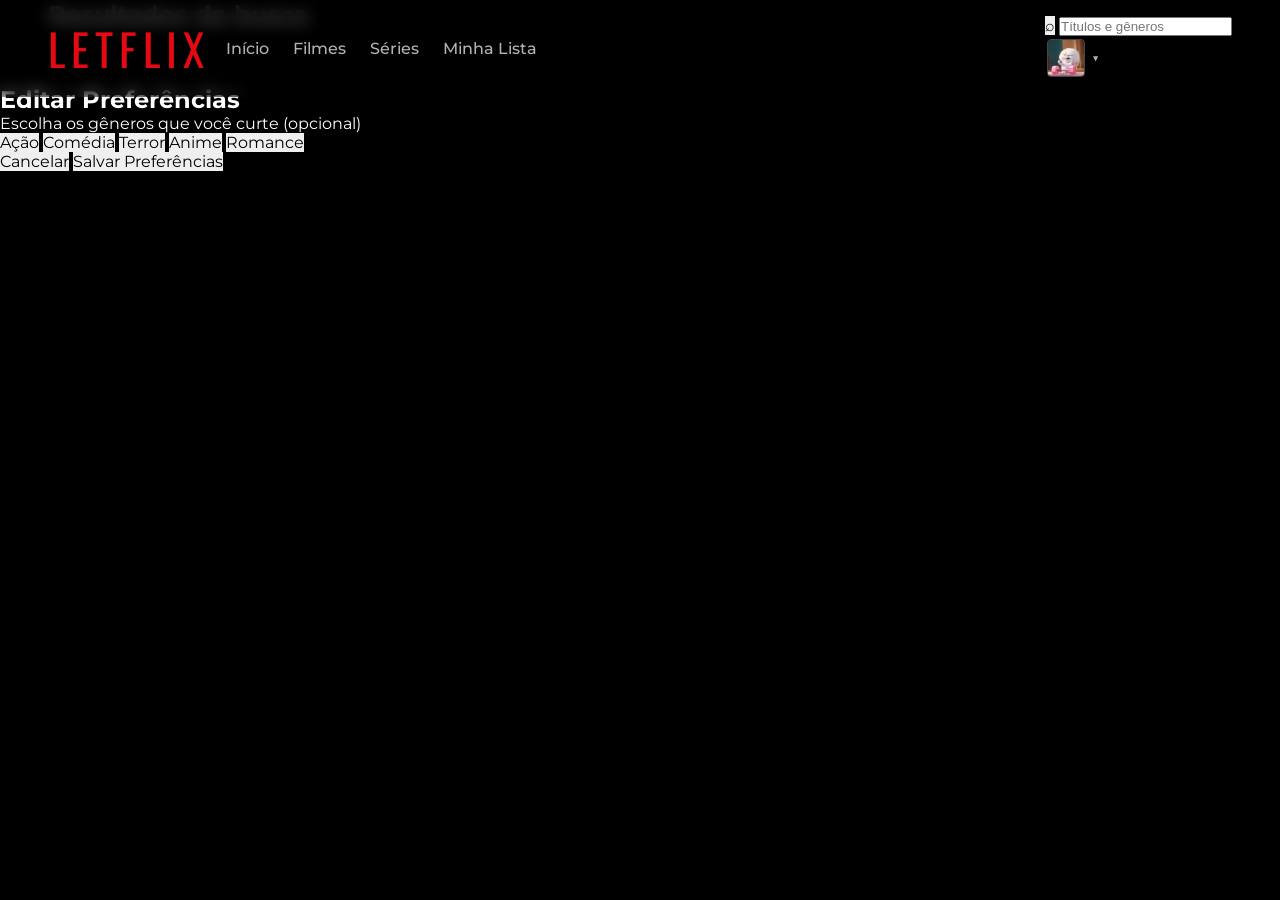
==== busca.html @ 6d76858c "feat: cria estrutura HTML da página de busca" ====
<!DOCTYPE html>
<html lang="pt-BR">
<head>
	<meta charset="UTF-8">
	<meta name="viewport" content="width=device-width, initial-scale=1.0">
	<title>LETFLIX | Busca</title>
	<link rel="stylesheet" href="style.css">
	<link rel="stylesheet" href="css/busca.css">
</head>
<body class="catalog-page search-page">
	<header class="site-header">
		<div class="site-header__inner">
			<div class="header-left">
				<a class="brand" href="catalogo.html" aria-label="Ir para a tela inicial">LETFLIX</a>
			</div>

			<button class="menu-toggle" type="button" aria-expanded="false" aria-controls="site-nav">
				Menu
			</button>

			<nav id="site-nav" class="site-nav" aria-label="Navegação principal">
				<a href="catalogo.html">Início</a>
				<a href="catalogo.html#filmes">Filmes</a>
				<a href="catalogo.html#series">Séries</a>
				<a href="catalogo.html#minha-lista">Minha Lista</a>
			</nav>

			<div class="header-right">
				<div class="header-search header-search--open">
					<button class="header-search__icon" id="buscar-acao" type="button" aria-label="Buscar">⌕</button>
					<input id="busca-tmdb" type="search" placeholder="Títulos e gêneros" aria-label="Buscar títulos e gêneros">
				</div>

				<div class="perfil-header" id="perfil-header">
					<button class="perfil-trigger" id="perfil-trigger" type="button" aria-label="Abrir menu do perfil" aria-expanded="false" aria-controls="perfil-dropdown">
						<img id="img-perfil" src="assets/capa1.avif" alt="Perfil">
						<span class="perfil-seta" aria-hidden="true">▼</span>
					</button>

					<div class="perfil-dropdown" id="perfil-dropdown" role="menu" aria-hidden="true">
						<p class="perfil-atual" id="perfil-atual">Perfil atual</p>
						<a href="perfis.html" class="perfil-item" id="trocar-perfil" role="menuitem">Trocar perfil</a>
						<button type="button" class="perfil-item" id="editar-perfil" role="menuitem">Editar perfil</button>
						<button type="button" class="perfil-item" id="sair" role="menuitem">Sair</button>
					</div>
				</div>
			</div>
		</div>
	</header>

	<main class="search-page-main">
		<section class="catalog-section search-page-section" aria-labelledby="busca-title">
			<div class="section-heading">
				<h2 id="busca-title">Resultados da busca</h2>
			</div>
			<p class="search-query" id="busca-query-text"></p>
			<div class="search-grid" id="resultados-busca-grid" aria-live="polite"></div>
		</section>
	</main>

	<!-- Modal para editar preferências do perfil -->
	<div class="edit-preferences-modal" id="edit-preferences-modal">
		<div class="modal-content">
			<h2>Editar Preferências</h2>
			<p class="modal-subtitle">Escolha os gêneros que você curte (opcional)</p>

			<div class="genres-grid" id="edit-genres-grid">
				<button class="genre-chip" type="button" data-genre="acao">Ação</button>
				<button class="genre-chip" type="button" data-genre="comedia">Comédia</button>
				<button class="genre-chip" type="button" data-genre="terror">Terror</button>
				<button class="genre-chip" type="button" data-genre="anime">Anime</button>
				<button class="genre-chip" type="button" data-genre="romance">Romance</button>
			</div>

			<div class="modal-buttons">
				<button class="modal-btn-cancel" id="pref-cancel-btn" type="button">Cancelar</button>
				<button class="modal-btn-confirm" id="pref-save-btn" type="button">Salvar Preferências</button>
			</div>
		</div>
	</div>


	<script type="module" src="js/paginas/busca.js"></script>
</body>
</html>
---- style.css ----
@import url('https://fonts.googleapis.com/css2?family=Montserrat:wght@400;500;600;700&family=Oswald:wght@500;700&display=swap');

:root {
	/* Paleta e tokens principais */
	--color-black: #000000;
	--color-surface: #141414;
	--color-surface-soft: #1f1f1f;
	--color-text: #ffffff;
	--color-text-muted: #b3b3b3;
	--color-brand: #e50914;
	--color-border: rgba(255, 255, 255, 0.12);
	--shadow-strong: 0 20px 60px rgba(0, 0, 0, 0.45);
	--transition-default: 0.3s ease;
	--header-height: 76px;
}

* {
	box-sizing: border-box;
	margin: 0;
	padding: 0;
}

html {
	scroll-behavior: smooth;
}

body {
	min-height: 100vh;
	color: var(--color-text);
	font-family: 'Montserrat', sans-serif;
	background: var(--color-black);

}

button {
	border: none;
	font: inherit;
}

.brand {
	color: var(--color-brand);
	font-family: 'Oswald', sans-serif;
	font-size: clamp(2rem, 4vw, 2.75rem);
	letter-spacing: 0.14em;
	text-transform: uppercase;
	text-decoration: none;
}

.brand:visited,
.brand:hover,
.brand:focus-visible {
	color: var(--color-brand);
	text-decoration: none;
}

/* Tela de perfis */
.profiles-page {
	display: flex;
	flex-direction: column;
	background: #000;
	transition: opacity 0.4s ease;
}

.profiles-page.is-leaving {
	opacity: 0.5;
}

.profiles-header {
	padding: 2rem clamp(1rem, 4vw, 4rem) 1rem;
}

.profiles-main {
	flex: 1;
	display: grid;
	place-items: center;
	padding: 1rem 1rem 4rem;
}

.profiles-section {
	width: min(100%, 1100px);
	display: grid;
	gap: 2rem;
	justify-items: center;
	text-align: center;
}

.profiles-section h1 {
	font-size: clamp(2rem, 5vw, 3.75rem);
	font-weight: 600;
}

.profiles-grid {
	width: 100%;
	list-style: none;
	display: grid;
	grid-template-columns: repeat(2, minmax(120px, 1fr));
	gap: 1.5rem;
	justify-items: center;
}

.profile-item {
	width: 100%;
	max-width: 180px;
	opacity: 0;
	transform: translateY(20px);
	animation: profile-appear 0.5s forwards;
}

.profile-item:nth-child(2) {
	animation-delay: 0.08s;
}

.profile-item:nth-child(3) {
	animation-delay: 0.16s;
}

.profile-item:nth-child(4) {
	animation-delay: 0.24s;
}

.profile-link {
	display: block;
	transition: transform var(--transition-default), opacity var(--transition-default), filter var(--transition-default);
}

.profile-link figure {
	display: grid;
	gap: 0.9rem;
}

.profile-link img {
	width: 100%;
	aspect-ratio: 1 / 1;
	border-radius: 0.65rem;
	object-fit: cover;
	border: 3px solid transparent;
	transition: border-color var(--transition-default), box-shadow var(--transition-default), transform var(--transition-default);
}

.profile-link figcaption {
	color: var(--color-text-muted);
	font-size: 1rem;
	transition: color var(--transition-default);
}

.profiles-grid:hover .profile-link {
	opacity: 0.4;
}

.profiles-grid .profile-link:hover,
.profiles-grid .profile-link:focus-visible {
	opacity: 1;
	transform: scale(1.1);
	outline: none;
}

.profiles-grid .profile-link:hover img,
.profiles-grid .profile-link:focus-visible img {
	border-color: var(--color-text);
	box-shadow: 0 14px 32px rgba(0, 0, 0, 0.55);
}

.profiles-grid .profile-link:hover figcaption,
.profiles-grid .profile-link:focus-visible figcaption {
	color: var(--color-text);
}

.profiles-grid .profile-link:active {
	transform: scale(0.95);
}

.manage-button {
	padding: 0.95rem 1.6rem;
	border: 1px solid #555;
	border-radius: 0.35rem;
	background: transparent;
	color: #aaa;
	cursor: pointer;
	letter-spacing: 0.08em;
	text-transform: uppercase;
	transition: background-color var(--transition-default), border-color var(--transition-default), transform var(--transition-default);
}

.manage-button:hover,
.manage-button:focus-visible {
	background: rgba(255, 255, 255, 0.05);
	border-color: var(--color-text);
	color: var(--color-text);
	outline: none;
	transform: translateY(-2px);
}

@keyframes profile-appear {
	to {
		opacity: 1;
		transform: translateY(0);
	}
}

/* Tela de catalogo */
.catalog-page {
	background: var(--color-black);
}

.header-left {
	display: flex;
	align-items: center;
	gap: 0.4rem;
	z-index: 25;
}

.site-header {
	position: fixed;
	inset: 0 0 auto 0;
	z-index: 20;
	background: linear-gradient(180deg, rgba(0, 0, 0, 0.85), rgba(0, 0, 0, 0.25));
	backdrop-filter: blur(8px);
}

.site-header__inner {
	min-height: var(--header-height);
	display: flex;
	align-items: center;
	justify-content: space-between;
	gap: 1rem;
	padding: 1rem clamp(1rem, 4vw, 3rem);
}

.menu-toggle {
	display: inline-flex;
	align-items: center;
	justify-content: center;
	padding: 0.7rem 1rem;
	border: 1px solid var(--color-border);
	border-radius: 0.4rem;
	background: rgba(255, 255, 255, 0.06);
	color: var(--color-text);
	cursor: pointer;
}

.site-nav {
	position: absolute;
	top: calc(100% - 0.25rem);
	left: 1rem;
	right: 1rem;
	display: none;
	flex-direction: column;
	gap: 1rem;
	padding: 1rem;
	border: 1px solid var(--color-border);
	border-radius: 0.75rem;
	background: rgba(0, 0, 0, 0.92);
}

.site-nav a {
	text-decoration: none;
	color: var(--color-text-muted);
	font-weight: 500;
	transition: color var(--transition-default);
}

.site-nav a:visited {
	color: var(--color-text-muted);
}

.site-nav a:hover,
.site-nav a:focus-visible {
	color: var(--color-text);
	outline: none;
}

.catalog-page.nav-open .site-nav {
	display: flex;
}

.perfil-header {
	position: relative;
	z-index: 30;
}

.perfil-trigger {
	display: inline-flex;
	align-items: center;
	gap: 0.4rem;
	padding: 0.15rem;
	border-radius: 0.45rem;
	background: transparent;
	cursor: pointer;
	transition: background-color var(--transition-default);
}

.perfil-trigger:hover,
.perfil-trigger:focus-visible {
	background: rgba(255, 255, 255, 0.08);
	outline: none;
}

.perfil-header img {
	width: 38px;
	height: 38px;
	border-radius: 4px;
	object-fit: cover;
	border: 1px solid rgba(255, 255, 255, 0.28);
	transition: transform var(--transition-default), border-color var(--transition-default);
}

.perfil-header:hover img,
.perfil-header:focus-within img {
	transform: scale(1.1);
	border-color: var(--color-brand);
}

.perfil-seta {
	font-size: 0.75rem;
	color: var(--color-text-muted);
	transition: transform var(--transition-default), color var(--transition-default);
}

.perfil-header.open .perfil-seta {
	transform: rotate(180deg);
	color: var(--color-text);
}

.perfil-dropdown {
	position: absolute;
	top: calc(100% + 0.6rem);
	right: 0;
	min-width: 210px;
	padding: 0.4rem;
	border: 1px solid rgba(255, 255, 255, 0.12);
	border-radius: 0.6rem;
	background: #141414;
	box-shadow: 0 12px 32px rgba(0, 0, 0, 0.45);
	opacity: 0;
	visibility: hidden;
	transform: translateY(-8px);
	transition: opacity var(--transition-default), transform var(--transition-default), visibility var(--transition-default);
}

.perfil-header.open .perfil-dropdown {
	opacity: 1;
	visibility: visible;
	transform: translateY(0);
}

.perfil-atual {
	padding: 0.6rem 0.75rem;
	color: var(--color-text-muted);
	font-size: 0.85rem;
	border-bottom: 1px solid rgba(255, 255, 255, 0.08);
	margin-bottom: 0.25rem;
}

.perfil-item {
	width: 100%;
	display: block;
	padding: 0.65rem 0.75rem;
	border: none;
	border-radius: 0.45rem;
	background: transparent;
	color: var(--color-text);
	text-decoration: none;
	font-size: 0.92rem;
	text-align: left;
	cursor: pointer;
	transition: background-color var(--transition-default), color var(--transition-default);
}

.perfil-item:visited {
	color: var(--color-text);
	text-decoration: none;
}

.perfil-item:hover,
.perfil-item:focus-visible {
	background: rgba(255, 255, 255, 0.08);
	color: var(--color-brand);
	outline: none;
}

.hero {
	position: relative;
	min-height: 100vh;
	display: flex;
	align-items: flex-end;
	padding: calc(var(--header-height) + 3rem) clamp(1rem, 4vw, 4rem) 5rem;
	background: url('assets/background.jpg') center / cover no-repeat;
}

.hero__overlay {
	position: absolute;
	inset: 0;
	background:
		linear-gradient(90deg, rgba(0, 0, 0, 0.82) 0%, rgba(0, 0, 0, 0.38) 45%, rgba(0, 0, 0, 0.7) 100%),
		linear-gradient(180deg, rgba(0, 0, 0, 0.1) 55%, rgba(0, 0, 0, 0.95) 100%);
}

.hero__content {
	position: relative;
	z-index: 1;
	width: min(100%, 640px);
	display: grid;
	gap: 1.25rem;
}

.hero__eyebrow {
	color: #f6c354;
	font-size: 0.95rem;
	font-weight: 600;
	letter-spacing: 0.16em;
	text-transform: uppercase;
}

.hero h1 {
	font-size: clamp(2.5rem, 7vw, 5.5rem);
	line-height: 0.96;
}

.hero__description {
	color: #ececec;
	font-size: clamp(1rem, 2vw, 1.15rem);
	line-height: 1.7;
}

.hero__actions {
	display: flex;
	flex-wrap: wrap;
	gap: 1rem;
}

.primary-button,
.secondary-button {
	display: inline-flex;
	align-items: center;
	justify-content: center;
	min-width: 180px;
	padding: 0.95rem 1.4rem;
	border-radius: 0.45rem;
	font-family: 'Montserrat', sans-serif;
	font-weight: 600;
	backdrop-filter: blur(4px);
	transition: transform var(--transition-default), opacity var(--transition-default), background-color var(--transition-default), box-shadow var(--transition-default), border-color var(--transition-default);
}

.primary-button {
	background: #ffffff;
	color: #000000;
	border: 1px solid #ffffff;
	box-shadow: 0 8px 22px rgba(255, 255, 255, 0.22);
}

.secondary-button {
	background: rgba(255, 255, 255, 0.18);
	color: #ffffff;
	border: 1px solid rgba(255, 255, 255, 0.45);
	box-shadow: 0 6px 18px rgba(0, 0, 0, 0.28);
}

.primary-button:hover,
.primary-button:focus-visible,
.secondary-button:hover,
.secondary-button:focus-visible {
	opacity: 1;
	outline: none;
	transform: translateY(-2px) scale(1.03);
}

.primary-button:hover,
.primary-button:focus-visible {
	box-shadow: 0 12px 30px rgba(255, 255, 255, 0.3);
}

.secondary-button:hover,
.secondary-button:focus-visible {
	background: rgba(255, 255, 255, 0.28);
	border-color: rgba(255, 255, 255, 0.7);
	box-shadow: 0 10px 24px rgba(0, 0, 0, 0.34);
}

.info-panel {
	width: min(100%, 860px);
	border: 1px solid rgba(255, 255, 255, 0.18);
	border-radius: 1rem;
	background: #141414;
	padding: 0;
	opacity: 0;
	transform: translateY(14px);
	pointer-events: none;
	max-height: 0;
	overflow: hidden;
	transition: opacity 0.35s ease, transform 0.35s ease, max-height 0.35s ease, padding 0.35s ease;
}

.info-panel.is-visible {
	opacity: 1;
	transform: translateY(0);
	pointer-events: auto;
	max-height: 640px;
	padding: 1.25rem;
}

.info-grid {
	display: grid;
	grid-template-columns: 1.5fr 1fr;
	gap: 1.25rem;
	align-items: start;
}

.info-main {
	display: grid;
	gap: 0.8rem;
}

.info-main h2 {
	font-size: clamp(1.5rem, 3vw, 2rem);
	line-height: 1.1;
}

.info-meta {
	color: #d7d7d7;
	font-weight: 600;
	letter-spacing: 0.02em;
}

.info-description {
	color: #ececec;
	line-height: 1.65;
}

.info-side {
	display: grid;
	gap: 0.7rem;
	padding: 0.95rem;
	border-radius: 0.8rem;
	background: rgba(255, 255, 255, 0.05);
	border: 1px solid rgba(255, 255, 255, 0.12);
	line-height: 1.5;
	color: #f1f1f1;
}

.info-side strong {
	color: #ffffff;
	font-weight: 700;
}

/* Fileiras horizontais do catalogo */
.catalog-section {
	padding: 0 1rem 2.5rem;
}

.catalog-section + .catalog-section {
	margin-top: 0.5rem;
}

.section-heading {
	padding: 0 clamp(0rem, 3vw, 2rem) 1rem;
}

.section-heading h2 {
	font-size: clamp(1.15rem, 2vw, 1.5rem);
}

.movie-row {
	display: grid;
	grid-auto-flow: column;
	grid-auto-columns: minmax(150px, 34vw);
	gap: 1rem;
	overflow-x: auto;
	padding: 0 clamp(0rem, 3vw, 2rem) 0.5rem;
	scroll-snap-type: x proximity;
	scrollbar-width: thin;
}

.movie-card {
	scroll-snap-align: start;
	display: grid;
	gap: 0.75rem;
	transition: transform var(--transition-default);
}

.movie-card-media {
	overflow: hidden;
	border-radius: 0.65rem;
}

.movie-card img {
	width: 100%;
	aspect-ratio: 2 / 3;
	object-fit: cover;
	box-shadow: var(--shadow-strong);
	transition: transform var(--transition-default), opacity var(--transition-default);
}

.movie-card .titulo {
	font-size: 0.95rem;
	font-weight: 600;
	line-height: 1.35;
	color: var(--color-text);
}

.movie-row:hover .movie-card img {
	opacity: 0.45;
}

.movie-row .movie-card:hover,
.movie-row .movie-card:focus-within {
	transform: translateY(-2px);
}

.movie-row .movie-card:hover img,
.movie-row .movie-card:focus-within img {
	opacity: 1;
	transform: scale(1.1);
}

/* Ajustes para tablet */
@media (min-width: 768px) {
	.profiles-grid {
		grid-template-columns: repeat(4, minmax(150px, 1fr));
		gap: 2rem;
	}

	.site-header__inner {
		display: grid;
		grid-template-columns: auto 1fr auto;
		align-items: center;
	}

	.menu-toggle {
		display: none;
	}

	.site-nav {
		position: static;
		display: flex;
		flex-direction: row;
		justify-self: start;
		gap: 1.5rem;
		padding: 0;
		border: none;
		background: transparent;
	}

	.movie-row {
		grid-auto-columns: minmax(180px, 24vw);
	}

	.info-panel {
		padding: 1.4rem;
	}
}

/* Ajustes para desktop */
@media (min-width: 1024px) {
	.profiles-section {
		gap: 3rem;
	}

	.hero__content {
		gap: 1.5rem;
	}

	.movie-row {
		grid-auto-columns: minmax(200px, 16vw);
		gap: 1.25rem;
	}
}

@media (max-width: 767px) {
	.info-grid {
		grid-template-columns: 1fr;
	}

	.info-panel {
		max-width: 100%;
	}
}
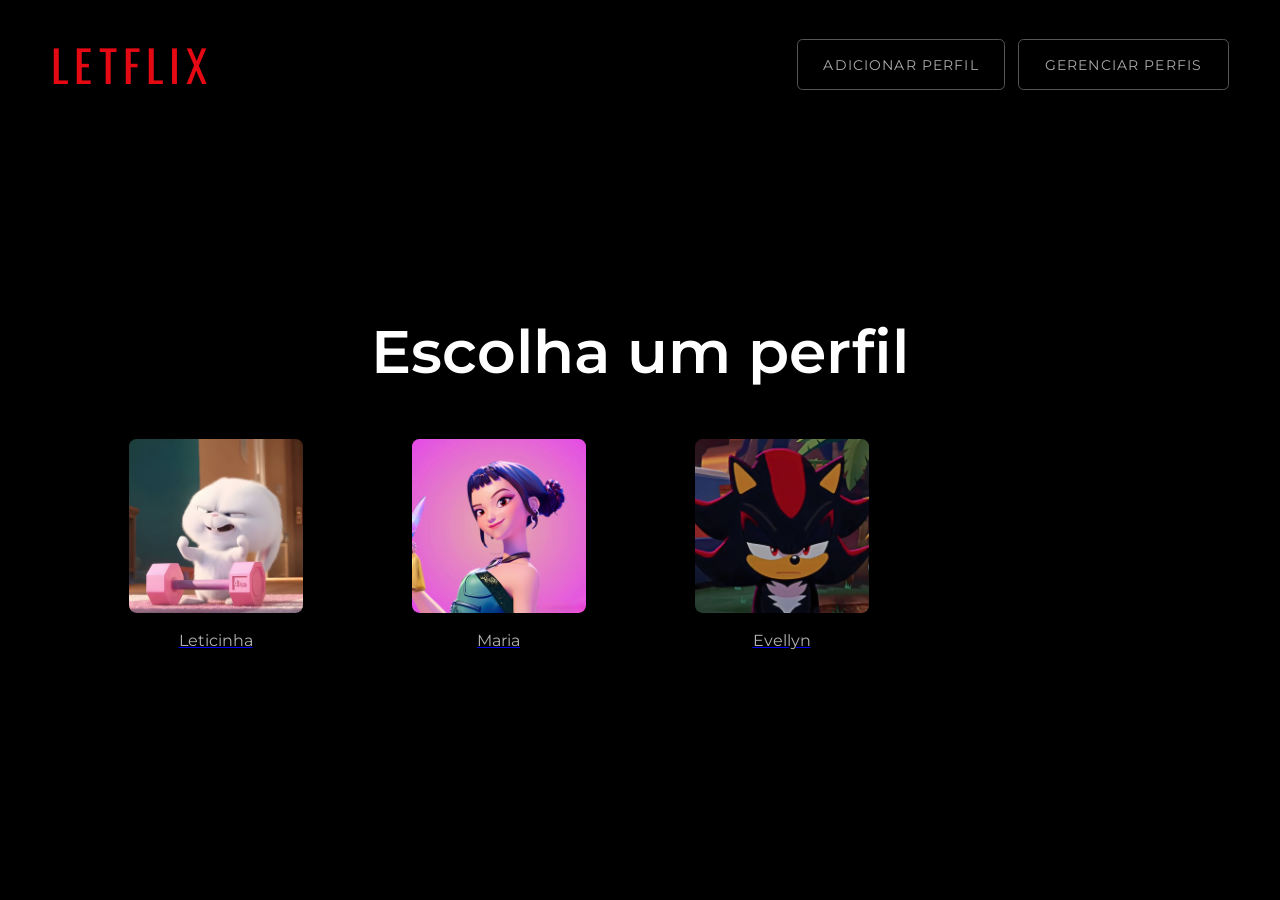
==== commit 923d96b7: "ajusta layout de busca" ====
--- a/busca.html
+++ b/busca.html
@@ -11,7 +11,10 @@
 	<header class="site-header">
 		<div class="site-header__inner">
 			<div class="header-left">
-				<a class="brand" href="catalogo.html" aria-label="Ir para a tela inicial">LETFLIX</a>
+				<a class="brand" href="catalogo.html" aria-label="Ir para a tela inicial">
+					<span class="logo-full">LETFLIX</span>
+					<span class="logo-mobile">L</span>
+				</a>
 			</div>
 
 			<button class="menu-toggle" type="button" aria-expanded="false" aria-controls="site-nav">
@@ -40,6 +43,7 @@
 					<div class="perfil-dropdown" id="perfil-dropdown" role="menu" aria-hidden="true">
 						<p class="perfil-atual" id="perfil-atual">Perfil atual</p>
 						<a href="perfis.html" class="perfil-item" id="trocar-perfil" role="menuitem">Trocar perfil</a>
+						<a href="perfis.html?modo=gerenciar" class="perfil-item" id="gerenciar-perfis" role="menuitem">Gerenciar perfis</a>
 						<button type="button" class="perfil-item" id="editar-perfil" role="menuitem">Editar perfil</button>
 						<button type="button" class="perfil-item" id="sair" role="menuitem">Sair</button>
 					</div>
--- a/style.css
+++ b/style.css
@@ -51,155 +51,6 @@
 .brand:focus-visible {
 	color: var(--color-brand);
 	text-decoration: none;
-}
-
-/* Tela de perfis */
-.profiles-page {
-	display: flex;
-	flex-direction: column;
-	background: #000;
-	transition: opacity 0.4s ease;
-}
-
-.profiles-page.is-leaving {
-	opacity: 0.5;
-}
-
-.profiles-header {
-	padding: 2rem clamp(1rem, 4vw, 4rem) 1rem;
-}
-
-.profiles-main {
-	flex: 1;
-	display: grid;
-	place-items: center;
-	padding: 1rem 1rem 4rem;
-}
-
-.profiles-section {
-	width: min(100%, 1100px);
-	display: grid;
-	gap: 2rem;
-	justify-items: center;
-	text-align: center;
-}
-
-.profiles-section h1 {
-	font-size: clamp(2rem, 5vw, 3.75rem);
-	font-weight: 600;
-}
-
-.profiles-grid {
-	width: 100%;
-	list-style: none;
-	display: grid;
-	grid-template-columns: repeat(2, minmax(120px, 1fr));
-	gap: 1.5rem;
-	justify-items: center;
-}
-
-.profile-item {
-	width: 100%;
-	max-width: 180px;
-	opacity: 0;
-	transform: translateY(20px);
-	animation: profile-appear 0.5s forwards;
-}
-
-.profile-item:nth-child(2) {
-	animation-delay: 0.08s;
-}
-
-.profile-item:nth-child(3) {
-	animation-delay: 0.16s;
-}
-
-.profile-item:nth-child(4) {
-	animation-delay: 0.24s;
-}
-
-.profile-link {
-	display: block;
-	transition: transform var(--transition-default), opacity var(--transition-default), filter var(--transition-default);
-}
-
-.profile-link figure {
-	display: grid;
-	gap: 0.9rem;
-}
-
-.profile-link img {
-	width: 100%;
-	aspect-ratio: 1 / 1;
-	border-radius: 0.65rem;
-	object-fit: cover;
-	border: 3px solid transparent;
-	transition: border-color var(--transition-default), box-shadow var(--transition-default), transform var(--transition-default);
-}
-
-.profile-link figcaption {
-	color: var(--color-text-muted);
-	font-size: 1rem;
-	transition: color var(--transition-default);
-}
-
-.profiles-grid:hover .profile-link {
-	opacity: 0.4;
-}
-
-.profiles-grid .profile-link:hover,
-.profiles-grid .profile-link:focus-visible {
-	opacity: 1;
-	transform: scale(1.1);
-	outline: none;
-}
-
-.profiles-grid .profile-link:hover img,
-.profiles-grid .profile-link:focus-visible img {
-	border-color: var(--color-text);
-	box-shadow: 0 14px 32px rgba(0, 0, 0, 0.55);
-}
-
-.profiles-grid .profile-link:hover figcaption,
-.profiles-grid .profile-link:focus-visible figcaption {
-	color: var(--color-text);
-}
-
-.profiles-grid .profile-link:active {
-	transform: scale(0.95);
-}
-
-.manage-button {
-	padding: 0.95rem 1.6rem;
-	border: 1px solid #555;
-	border-radius: 0.35rem;
-	background: transparent;
-	color: #aaa;
-	cursor: pointer;
-	letter-spacing: 0.08em;
-	text-transform: uppercase;
-	transition: background-color var(--transition-default), border-color var(--transition-default), transform var(--transition-default);
-}
-
-.manage-button:hover,
-.manage-button:focus-visible {
-	background: rgba(255, 255, 255, 0.05);
-	border-color: var(--color-text);
-	color: var(--color-text);
-	outline: none;
-	transform: translateY(-2px);
-}
-
-@keyframes profile-appear {
-	to {
-		opacity: 1;
-		transform: translateY(0);
-	}
-}
-
-/* Tela de catalogo */
-.catalog-page {
-	background: var(--color-black);
 }
 
 .header-left {
@@ -378,248 +229,10 @@
 	outline: none;
 }
 
-.hero {
-	position: relative;
-	min-height: 100vh;
-	display: flex;
-	align-items: flex-end;
-	padding: calc(var(--header-height) + 3rem) clamp(1rem, 4vw, 4rem) 5rem;
-	background: url('assets/background.jpg') center / cover no-repeat;
-}
-
-.hero__overlay {
-	position: absolute;
-	inset: 0;
-	background:
-		linear-gradient(90deg, rgba(0, 0, 0, 0.82) 0%, rgba(0, 0, 0, 0.38) 45%, rgba(0, 0, 0, 0.7) 100%),
-		linear-gradient(180deg, rgba(0, 0, 0, 0.1) 55%, rgba(0, 0, 0, 0.95) 100%);
-}
-
-.hero__content {
-	position: relative;
-	z-index: 1;
-	width: min(100%, 640px);
-	display: grid;
-	gap: 1.25rem;
-}
-
-.hero__eyebrow {
-	color: #f6c354;
-	font-size: 0.95rem;
-	font-weight: 600;
-	letter-spacing: 0.16em;
-	text-transform: uppercase;
-}
-
-.hero h1 {
-	font-size: clamp(2.5rem, 7vw, 5.5rem);
-	line-height: 0.96;
-}
-
-.hero__description {
-	color: #ececec;
-	font-size: clamp(1rem, 2vw, 1.15rem);
-	line-height: 1.7;
-}
-
-.hero__actions {
-	display: flex;
-	flex-wrap: wrap;
-	gap: 1rem;
-}
-
-.primary-button,
-.secondary-button {
-	display: inline-flex;
-	align-items: center;
-	justify-content: center;
-	min-width: 180px;
-	padding: 0.95rem 1.4rem;
-	border-radius: 0.45rem;
-	font-family: 'Montserrat', sans-serif;
-	font-weight: 600;
-	backdrop-filter: blur(4px);
-	transition: transform var(--transition-default), opacity var(--transition-default), background-color var(--transition-default), box-shadow var(--transition-default), border-color var(--transition-default);
-}
-
-.primary-button {
-	background: #ffffff;
-	color: #000000;
-	border: 1px solid #ffffff;
-	box-shadow: 0 8px 22px rgba(255, 255, 255, 0.22);
-}
-
-.secondary-button {
-	background: rgba(255, 255, 255, 0.18);
-	color: #ffffff;
-	border: 1px solid rgba(255, 255, 255, 0.45);
-	box-shadow: 0 6px 18px rgba(0, 0, 0, 0.28);
-}
-
-.primary-button:hover,
-.primary-button:focus-visible,
-.secondary-button:hover,
-.secondary-button:focus-visible {
-	opacity: 1;
-	outline: none;
-	transform: translateY(-2px) scale(1.03);
-}
-
-.primary-button:hover,
-.primary-button:focus-visible {
-	box-shadow: 0 12px 30px rgba(255, 255, 255, 0.3);
-}
-
-.secondary-button:hover,
-.secondary-button:focus-visible {
-	background: rgba(255, 255, 255, 0.28);
-	border-color: rgba(255, 255, 255, 0.7);
-	box-shadow: 0 10px 24px rgba(0, 0, 0, 0.34);
-}
-
-.info-panel {
-	width: min(100%, 860px);
-	border: 1px solid rgba(255, 255, 255, 0.18);
-	border-radius: 1rem;
-	background: #141414;
-	padding: 0;
-	opacity: 0;
-	transform: translateY(14px);
-	pointer-events: none;
-	max-height: 0;
-	overflow: hidden;
-	transition: opacity 0.35s ease, transform 0.35s ease, max-height 0.35s ease, padding 0.35s ease;
-}
-
-.info-panel.is-visible {
-	opacity: 1;
-	transform: translateY(0);
-	pointer-events: auto;
-	max-height: 640px;
-	padding: 1.25rem;
-}
-
-.info-grid {
-	display: grid;
-	grid-template-columns: 1.5fr 1fr;
-	gap: 1.25rem;
-	align-items: start;
-}
-
-.info-main {
-	display: grid;
-	gap: 0.8rem;
-}
-
-.info-main h2 {
-	font-size: clamp(1.5rem, 3vw, 2rem);
-	line-height: 1.1;
-}
-
-.info-meta {
-	color: #d7d7d7;
-	font-weight: 600;
-	letter-spacing: 0.02em;
-}
-
-.info-description {
-	color: #ececec;
-	line-height: 1.65;
-}
-
-.info-side {
-	display: grid;
-	gap: 0.7rem;
-	padding: 0.95rem;
-	border-radius: 0.8rem;
-	background: rgba(255, 255, 255, 0.05);
-	border: 1px solid rgba(255, 255, 255, 0.12);
-	line-height: 1.5;
-	color: #f1f1f1;
-}
-
-.info-side strong {
-	color: #ffffff;
-	font-weight: 700;
-}
-
-/* Fileiras horizontais do catalogo */
-.catalog-section {
-	padding: 0 1rem 2.5rem;
-}
-
-.catalog-section + .catalog-section {
-	margin-top: 0.5rem;
-}
-
-.section-heading {
-	padding: 0 clamp(0rem, 3vw, 2rem) 1rem;
-}
-
-.section-heading h2 {
-	font-size: clamp(1.15rem, 2vw, 1.5rem);
-}
-
-.movie-row {
-	display: grid;
-	grid-auto-flow: column;
-	grid-auto-columns: minmax(150px, 34vw);
-	gap: 1rem;
-	overflow-x: auto;
-	padding: 0 clamp(0rem, 3vw, 2rem) 0.5rem;
-	scroll-snap-type: x proximity;
-	scrollbar-width: thin;
-}
-
-.movie-card {
-	scroll-snap-align: start;
-	display: grid;
-	gap: 0.75rem;
-	transition: transform var(--transition-default);
-}
-
-.movie-card-media {
-	overflow: hidden;
-	border-radius: 0.65rem;
-}
-
-.movie-card img {
-	width: 100%;
-	aspect-ratio: 2 / 3;
-	object-fit: cover;
-	box-shadow: var(--shadow-strong);
-	transition: transform var(--transition-default), opacity var(--transition-default);
-}
-
-.movie-card .titulo {
-	font-size: 0.95rem;
-	font-weight: 600;
-	line-height: 1.35;
-	color: var(--color-text);
-}
-
-.movie-row:hover .movie-card img {
-	opacity: 0.45;
-}
-
-.movie-row .movie-card:hover,
-.movie-row .movie-card:focus-within {
-	transform: translateY(-2px);
-}
-
-.movie-row .movie-card:hover img,
-.movie-row .movie-card:focus-within img {
-	opacity: 1;
-	transform: scale(1.1);
-}
-
-/* Ajustes para tablet */
-@media (min-width: 768px) {
-	.profiles-grid {
-		grid-template-columns: repeat(4, minmax(150px, 1fr));
-		gap: 2rem;
-	}
-
+
+/* ── Responsividade ───────────────────────── */
+
+@media (min-width: 769px) {
 	.site-header__inner {
 		display: grid;
 		grid-template-columns: auto 1fr auto;
@@ -641,39 +254,322 @@
 		background: transparent;
 	}
 
+	.row,
 	.movie-row {
-		grid-auto-columns: minmax(180px, 24vw);
-	}
-
-	.info-panel {
-		padding: 1.4rem;
-	}
-}
-
-/* Ajustes para desktop */
+		grid-auto-columns: minmax(110px, 12vw);
+		gap: 1.15rem;
+	}
+}
+
 @media (min-width: 1024px) {
-	.profiles-section {
-		gap: 3rem;
-	}
-
-	.hero__content {
-		gap: 1.5rem;
-	}
-
+	.row,
 	.movie-row {
-		grid-auto-columns: minmax(200px, 16vw);
-		gap: 1.25rem;
-	}
-}
-
-@media (max-width: 767px) {
-	.info-grid {
-		grid-template-columns: 1fr;
-	}
-
-	.info-panel {
-		max-width: 100%;
-	}
-}
-
-
+		grid-auto-columns: minmax(120px, 10vw);
+		gap: 1.3rem;
+	}
+}
+
+@media (max-width: 768px) {
+	.catalog-page .site-header__inner {
+		padding: 0.75rem 1rem;
+		gap: 0.75rem;
+	}
+
+	.menu-toggle,
+	.site-nav {
+		display: none !important;
+	}
+
+	.header-right {
+		flex: 0 0 auto;
+		margin-left: auto;
+		gap: 0.5rem;
+	}
+
+	.header-left .brand {
+		font-size: clamp(1.55rem, 7vw, 2rem);
+	}
+
+	.header-search {
+		width: 44px;
+		height: 40px;
+	}
+
+	.header-search:focus-within {
+		width: min(52vw, 200px);
+	}
+
+	.header-search__icon {
+		left: 0.6rem;
+		font-size: 0.9rem;
+	}
+
+	#busca-tmdb {
+		padding-left: 1.85rem;
+		font-size: 0.8rem;
+	}
+
+	.row,
+	.movie-row {
+		grid-auto-columns: minmax(95px, 28vw);
+		gap: 0.9rem;
+	}
+}
+
+@media (max-width: 480px) {
+	.catalog-page .site-header__inner {
+		padding: 0.65rem 0.6rem;
+		gap: 0.6rem;
+	}
+
+	.header-right {
+		gap: 0.35rem;
+		flex: 0 0 auto;
+	}
+
+	.header-search {
+		width: 38px;
+		height: 38px;
+	}
+
+	.header-search:focus-within {
+		width: min(58vw, 185px);
+	}
+
+	.header-search__icon {
+		left: 0.5rem;
+		font-size: 0.88rem;
+	}
+
+	#busca-tmdb {
+		padding-left: 1.65rem;
+		font-size: 0.73rem;
+	}
+
+	.row,
+	.movie-row {
+		grid-auto-columns: minmax(70px, 32vw);
+		gap: 0.6rem;
+		padding-bottom: 0.35rem;
+	}
+
+	.btn-add {
+		top: 0.25rem;
+		right: 0.25rem;
+		width: 1.55rem;
+		height: 1.55rem;
+		font-size: 0.9rem;
+	}
+
+	.perfil-trigger {
+		width: 38px;
+		height: 38px;
+	}
+
+	.perfil-trigger img {
+		width: 30px;
+		height: 30px;
+	}
+}
+
+/* =========================================
+   Componentes compartilhados
+   (catálogo e busca)
+   ========================================= */
+
+.catalog-page {
+	background: var(--color-black);
+}
+
+.catalog-page .site-header__inner {
+	display: flex;
+	align-items: center;
+	justify-content: space-between;
+	flex-wrap: nowrap;
+}
+
+.header-right {
+	display: flex;
+	align-items: center;
+	gap: 15px;
+	margin-left: auto;
+	flex: 0 0 340px;
+	justify-content: flex-end;
+}
+
+.header-search {
+	position: relative;
+	display: flex;
+	align-items: center;
+	margin: 0;
+	min-width: 44px;
+	width: 44px;
+	height: 40px;
+	background: #141414;
+	border: 1px solid rgba(255, 255, 255, 0.85);
+	border-radius: 3px;
+	overflow: hidden;
+	transition: width 0.28s ease, border-color 0.28s ease, box-shadow 0.28s ease;
+}
+
+.header-search:hover {
+	border-color: #ffffff;
+	box-shadow: 0 0 0 1px rgba(255, 255, 255, 0.15);
+}
+
+.header-search:focus-within {
+	width: 280px;
+	border-color: #ffffff;
+	box-shadow: 0 0 0 1px rgba(255, 255, 255, 0.3);
+}
+
+.header-search__icon {
+	position: absolute;
+	left: 0.75rem;
+	top: 50%;
+	transform: translateY(-50%);
+	color: #ffffff;
+	font-size: 0.95rem;
+	padding: 0;
+	background: transparent;
+	border: none;
+	cursor: pointer;
+	line-height: 1;
+}
+
+#busca-tmdb {
+	width: 100%;
+	height: 100%;
+	padding: 0 0.75rem 0 2.15rem;
+	border: none;
+	outline: none;
+	background: #141414;
+	color: #ffffff;
+	font-size: 0.9rem;
+	font-family: 'Montserrat', sans-serif;
+	opacity: 0;
+	transition: opacity 0.3s ease;
+}
+
+.header-search:focus-within #busca-tmdb {
+	opacity: 1;
+}
+
+#busca-tmdb::placeholder {
+	color: rgba(255, 255, 255, 0.7);
+}
+
+.catalog-section {
+	padding: 0 1rem 2.5rem;
+}
+
+.catalog-section + .catalog-section {
+	margin-top: 0.5rem;
+}
+
+.section-heading {
+	padding: 0 clamp(0rem, 3vw, 2rem) 1rem;
+}
+
+.section-heading h2 {
+	font-size: clamp(1.15rem, 2vw, 1.5rem);
+}
+
+/* Cards e carrossel horizontal */
+.row,
+.movie-row {
+	display: grid;
+	grid-auto-flow: column;
+	grid-auto-columns: minmax(110px, 14vw);
+	gap: 1.1rem;
+	overflow-x: auto;
+	padding: 0 clamp(0rem, 3vw, 2rem) 0.5rem;
+	scroll-snap-type: x proximity;
+	scrollbar-width: none;
+}
+
+.row::-webkit-scrollbar,
+.movie-row::-webkit-scrollbar {
+	display: none;
+}
+
+.card,
+.movie-card {
+	scroll-snap-align: start;
+	display: grid;
+	gap: 0.75rem;
+	transition: transform var(--transition-default);
+}
+
+.movie-card-media {
+	position: relative;
+	overflow: hidden;
+	border-radius: 0.35rem;
+}
+
+.card img,
+.movie-card img {
+	width: 100%;
+	aspect-ratio: 2 / 3;
+	object-fit: cover;
+	box-shadow: var(--shadow-strong);
+	transition: transform var(--transition-default), opacity var(--transition-default);
+}
+
+.movie-card .titulo {
+	font-size: 1.05rem;
+	font-weight: 600;
+	line-height: 1.35;
+	color: var(--color-text);
+	overflow-wrap: anywhere;
+}
+
+.btn-add {
+	position: absolute;
+	top: 0.45rem;
+	right: 0.45rem;
+	display: inline-flex;
+	align-items: center;
+	justify-content: center;
+	width: 1.9rem;
+	height: 1.9rem;
+	border: 0;
+	border-radius: 999px;
+	background: rgba(0, 0, 0, 0.72);
+	color: #ffffff;
+	font-size: 1.1rem;
+	font-weight: 700;
+	line-height: 1;
+	box-shadow: 0 4px 12px rgba(0, 0, 0, 0.28);
+	cursor: pointer;
+	z-index: 2;
+	transition: transform var(--transition-default), background-color var(--transition-default), opacity var(--transition-default);
+}
+
+.btn-add:hover,
+.btn-add:focus-visible {
+	background: rgba(229, 9, 20, 0.95);
+	transform: scale(1.06);
+	opacity: 1;
+	outline: none;
+}
+
+.btn-add.is-added {
+	background: rgba(46, 204, 113, 0.92);
+	color: #08130d;
+}
+
+.row .card:hover,
+.row .card:focus-within,
+.movie-row .movie-card:hover,
+.movie-row .movie-card:focus-within {
+	transform: translateY(-2px);
+}
+
+.row .card:hover img,
+.row .card:focus-within img,
+.movie-row .movie-card:hover img,
+.movie-row .movie-card:focus-within img {
+	opacity: 1;
+	transform: scale(1.1);
+}
--- a/css/busca.css
+++ b/css/busca.css
@@ -0,0 +1,253 @@
+/* =========================================
+   Estilos da página de busca
+   ========================================= */
+
+/* Carrossel de resultados */
+.search-results-carousel {
+	position: relative;
+}
+
+.carousel-arrow {
+	position: absolute;
+	top: 50%;
+	transform: translateY(-50%);
+	width: 34px;
+	height: 54px;
+	border: none;
+	border-radius: 999px;
+	background: rgba(0, 0, 0, 0.5);
+	color: #ffffff;
+	font-size: 1rem;
+	cursor: pointer;
+	opacity: 0;
+	pointer-events: none;
+	transition: opacity 0.3s ease, background-color 0.3s ease;
+	z-index: 3;
+}
+
+.carousel-arrow:hover,
+.carousel-arrow:focus-visible {
+	background: rgba(0, 0, 0, 0.75);
+	outline: none;
+}
+
+.search-results-carousel:hover .carousel-arrow:not([hidden]),
+.search-results-carousel:focus-within .carousel-arrow:not([hidden]) {
+	opacity: 1;
+	pointer-events: auto;
+}
+
+.carousel-arrow[hidden] {
+	display: none;
+}
+
+.carousel-arrow--left {
+	left: 0.15rem;
+}
+
+.carousel-arrow--right {
+	right: 0.15rem;
+}
+
+/* Layout da página de busca */
+.search-page-main {
+	padding-top: calc(var(--header-height) + 1.25rem);
+}
+
+.search-page-section {
+	padding-bottom: 2.5rem;
+}
+
+.search-query {
+	padding: 0 clamp(0rem, 3vw, 2rem) 1rem;
+	color: var(--color-text-muted);
+	font-size: 0.95rem;
+}
+
+/* Grid de resultados */
+.search-grid {
+	display: grid;
+	grid-template-columns: repeat(auto-fit, minmax(150px, 1fr));
+	gap: 1rem;
+	padding: 0 clamp(0rem, 3vw, 2rem) 0.5rem;
+}
+
+.search-grid .movie-card {
+	max-width: 100%;
+}
+
+/* Barra de busca expandida na página de busca */
+.search-page .header-search {
+	width: 280px;
+}
+
+.search-page .header-search #busca-tmdb,
+.header-search--open #busca-tmdb {
+	opacity: 1;
+}
+
+.search-page .header-search:focus-within {
+	width: 280px;
+}
+
+/* ── Responsividade ───────────────────────── */
+
+@media (min-width: 769px) {
+	.search-grid {
+		grid-template-columns: repeat(3, minmax(0, 1fr));
+	}
+}
+
+@media (min-width: 1024px) {
+	.search-grid {
+		grid-template-columns: repeat(auto-fit, minmax(180px, 1fr));
+	}
+}
+
+@media (max-width: 768px) {
+	.search-page .header-search,
+	.search-page .header-search:focus-within {
+		width: min(62vw, 230px);
+	}
+
+	.search-grid {
+		grid-template-columns: repeat(2, minmax(0, 1fr));
+		gap: 0.85rem;
+	}
+}
+
+@media (max-width: 480px) {
+	.search-page .header-search,
+	.search-page .header-search:focus-within {
+		width: min(64vw, 200px);
+	}
+
+	.search-grid {
+		grid-template-columns: repeat(auto-fit, minmax(140px, 1fr));
+	}
+}
+
+/* =========================================
+   Modal de Editar Preferências
+   ========================================= */
+
+.edit-preferences-modal {
+	display: none;
+	position: fixed;
+	inset: 0;
+	background: rgba(0, 0, 0, 0.85);
+	backdrop-filter: blur(4px);
+	z-index: 100;
+	align-items: center;
+	justify-content: center;
+	opacity: 0;
+	transition: opacity 0.3s ease;
+}
+
+.edit-preferences-modal.active {
+	display: flex;
+	opacity: 1;
+}
+
+.edit-preferences-modal .modal-content {
+	background: var(--color-surface);
+	border: 1px solid var(--color-border);
+	border-radius: 0.75rem;
+	padding: 2rem;
+	width: 90%;
+	max-width: 400px;
+	box-shadow: 0 20px 60px rgba(0, 0, 0, 0.6);
+	animation: modal-slide-up 0.3s ease;
+}
+
+.edit-preferences-modal .modal-content h2 {
+	font-size: 1.5rem;
+	margin-bottom: 0.5rem;
+	color: var(--color-text);
+}
+
+.edit-preferences-modal .modal-subtitle {
+	color: var(--color-text-muted);
+	font-size: 0.9rem;
+	margin-bottom: 1.5rem;
+}
+
+.edit-preferences-modal .genres-grid {
+	display: grid;
+	grid-template-columns: repeat(2, 1fr);
+	gap: 0.75rem;
+	margin-bottom: 1.5rem;
+}
+
+.edit-preferences-modal .genre-chip {
+	padding: 0.75rem 1rem;
+	border: 2px solid var(--color-border);
+	border-radius: 0.5rem;
+	background: transparent;
+	color: var(--color-text);
+	font-weight: 600;
+	cursor: pointer;
+	transition: all var(--transition-default);
+	font-size: 0.95rem;
+}
+
+.edit-preferences-modal .genre-chip:hover {
+	border-color: var(--color-brand);
+	color: var(--color-brand);
+}
+
+.edit-preferences-modal .genre-chip.selected {
+	background: var(--color-brand);
+	border-color: var(--color-brand);
+	color: #ffffff;
+}
+
+.edit-preferences-modal .modal-buttons {
+	display: flex;
+	gap: 0.75rem;
+}
+
+.edit-preferences-modal .modal-btn-cancel,
+.edit-preferences-modal .modal-btn-confirm {
+	flex: 1;
+	padding: 0.85rem 1rem;
+	border: none;
+	border-radius: 0.5rem;
+	font-weight: 600;
+	cursor: pointer;
+	transition: all var(--transition-default);
+	font-size: 0.95rem;
+}
+
+.edit-preferences-modal .modal-btn-cancel {
+	background: transparent;
+	border: 1px solid var(--color-border);
+	color: var(--color-text);
+}
+
+.edit-preferences-modal .modal-btn-cancel:hover {
+	background: var(--color-surface-soft);
+	border-color: var(--color-text-muted);
+}
+
+.edit-preferences-modal .modal-btn-confirm {
+	background: var(--color-brand);
+	color: #ffffff;
+}
+
+.edit-preferences-modal .modal-btn-confirm:hover {
+	opacity: 0.9;
+	transform: translateY(-1px);
+}
+
+@media (max-width: 768px) {
+	.edit-preferences-modal .modal-content {
+		padding: 1.5rem;
+		width: 95%;
+		max-width: 100%;
+	}
+
+	.edit-preferences-modal .genres-grid {
+		grid-template-columns: repeat(2, 1fr);
+	}
+}
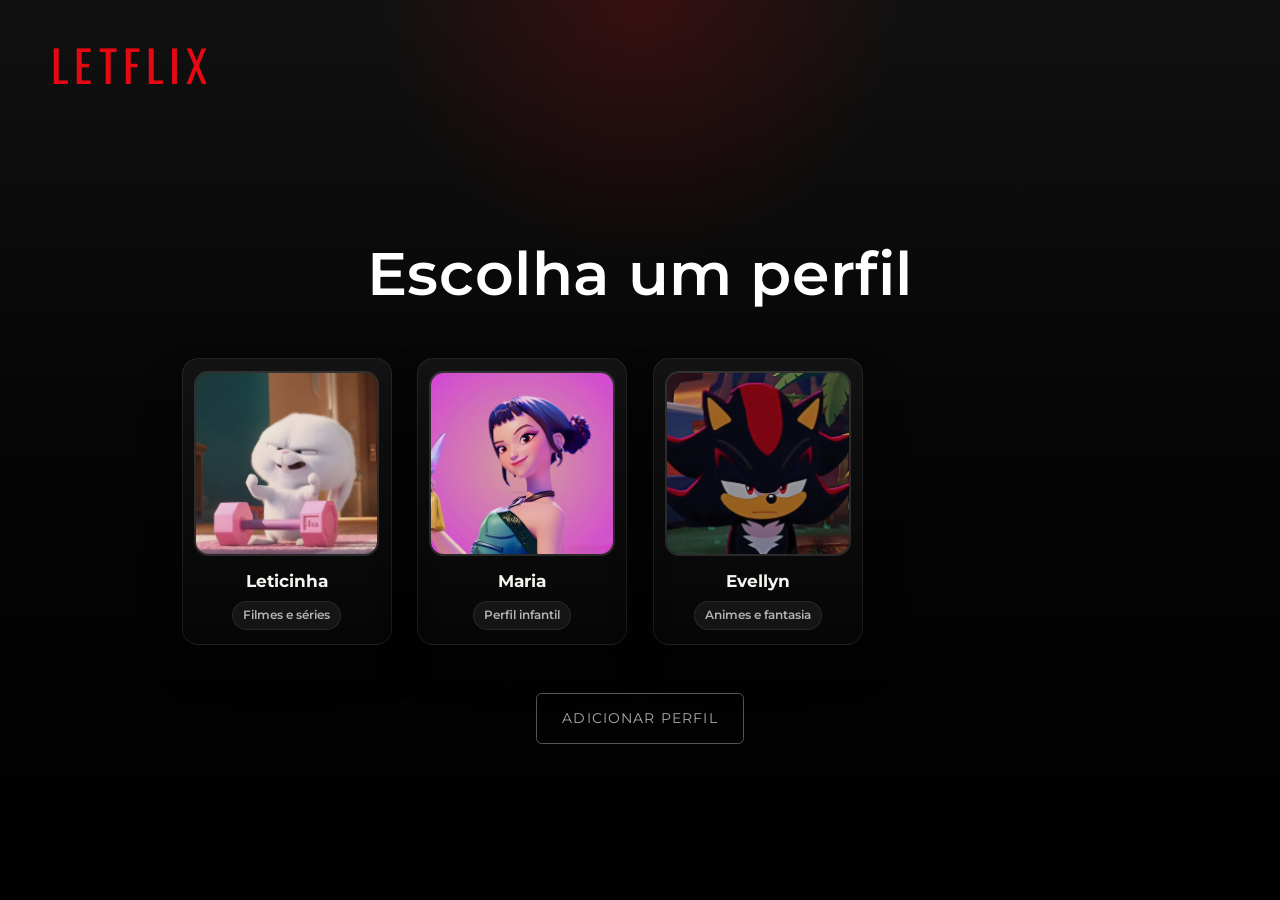
==== commit 1110126a: "feat: adiciona acessibilidade" ====
--- a/busca.html
+++ b/busca.html
@@ -8,6 +8,8 @@
 	<link rel="stylesheet" href="css/busca.css">
 </head>
 <body class="catalog-page search-page">
+	<a class="skip-link" href="#main-content">Pular para o conteudo principal</a>
+	<div id="a11y-status" class="sr-only" aria-live="polite" aria-atomic="true"></div>
 	<header class="site-header">
 		<div class="site-header__inner">
 			<div class="header-left">
@@ -52,7 +54,7 @@
 		</div>
 	</header>
 
-	<main class="search-page-main">
+	<main id="main-content" class="search-page-main">
 		<section class="catalog-section search-page-section" aria-labelledby="busca-title">
 			<div class="section-heading">
 				<h2 id="busca-title">Resultados da busca</h2>
@@ -63,17 +65,17 @@
 	</main>
 
 	<!-- Modal para editar preferências do perfil -->
-	<div class="edit-preferences-modal" id="edit-preferences-modal">
+	<div class="edit-preferences-modal" id="edit-preferences-modal" role="dialog" aria-modal="true" aria-labelledby="edit-preferences-title" aria-describedby="edit-preferences-subtitle" aria-hidden="true" tabindex="-1">
 		<div class="modal-content">
-			<h2>Editar Preferências</h2>
-			<p class="modal-subtitle">Escolha os gêneros que você curte (opcional)</p>
+			<h2 id="edit-preferences-title">Editar Preferências</h2>
+			<p class="modal-subtitle" id="edit-preferences-subtitle">Escolha os gêneros que você curte (opcional)</p>
 
 			<div class="genres-grid" id="edit-genres-grid">
-				<button class="genre-chip" type="button" data-genre="acao">Ação</button>
-				<button class="genre-chip" type="button" data-genre="comedia">Comédia</button>
-				<button class="genre-chip" type="button" data-genre="terror">Terror</button>
-				<button class="genre-chip" type="button" data-genre="anime">Anime</button>
-				<button class="genre-chip" type="button" data-genre="romance">Romance</button>
+				<button class="genre-chip" type="button" data-genre="acao" aria-pressed="false">Ação</button>
+				<button class="genre-chip" type="button" data-genre="comedia" aria-pressed="false">Comédia</button>
+				<button class="genre-chip" type="button" data-genre="terror" aria-pressed="false">Terror</button>
+				<button class="genre-chip" type="button" data-genre="anime" aria-pressed="false">Anime</button>
+				<button class="genre-chip" type="button" data-genre="romance" aria-pressed="false">Romance</button>
 			</div>
 
 			<div class="modal-buttons">
--- a/style.css
+++ b/style.css
@@ -24,6 +24,21 @@
 	scroll-behavior: smooth;
 }
 
+:focus-visible {
+	outline: 3px solid #f6c354;
+	outline-offset: 2px;
+}
+
+a:focus-visible,
+button:focus-visible,
+input:focus-visible,
+select:focus-visible,
+textarea:focus-visible,
+[tabindex]:focus-visible,
+[role='button']:focus-visible {
+	box-shadow: 0 0 0 3px rgba(246, 195, 84, 0.35);
+}
+
 body {
 	min-height: 100vh;
 	color: var(--color-text);
@@ -32,18 +47,61 @@
 
 }
 
+.skip-link {
+	position: absolute;
+	left: 0.75rem;
+	top: 0.75rem;
+	padding: 0.6rem 0.85rem;
+	background: #ffffff;
+	color: #000000;
+	border-radius: 0.4rem;
+	font-weight: 700;
+	text-decoration: none;
+	z-index: 9999;
+	transform: translateY(-140%);
+	transition: transform 0.2s ease;
+}
+
+.skip-link:focus-visible {
+	transform: translateY(0);
+	text-decoration: none;
+}
+
+.sr-only {
+	position: absolute;
+	width: 1px;
+	height: 1px;
+	padding: 0;
+	margin: -1px;
+	overflow: hidden;
+	clip: rect(0, 0, 0, 0);
+	white-space: nowrap;
+	border: 0;
+}
+
 button {
 	border: none;
 	font: inherit;
 }
 
 .brand {
+	display: inline-flex;
+	align-items: center;
 	color: var(--color-brand);
 	font-family: 'Oswald', sans-serif;
 	font-size: clamp(2rem, 4vw, 2.75rem);
 	letter-spacing: 0.14em;
 	text-transform: uppercase;
 	text-decoration: none;
+}
+
+.logo-full,
+.logo-mobile {
+	display: inline-block;
+}
+
+.logo-mobile {
+	display: none;
 }
 
 .brand:visited,
@@ -226,7 +284,21 @@
 .perfil-item:focus-visible {
 	background: rgba(255, 255, 255, 0.08);
 	color: var(--color-brand);
-	outline: none;
+}
+
+@media (prefers-reduced-motion: reduce) {
+	html {
+		scroll-behavior: auto;
+	}
+
+	*,
+	*::before,
+	*::after {
+		animation-duration: 0.01ms !important;
+		animation-iteration-count: 1 !important;
+		transition-duration: 0.01ms !important;
+		scroll-behavior: auto !important;
+	}
 }
 
 
@@ -271,8 +343,8 @@
 
 @media (max-width: 768px) {
 	.catalog-page .site-header__inner {
-		padding: 0.75rem 1rem;
-		gap: 0.75rem;
+		padding: 0.65rem 0.9rem;
+		gap: 0.55rem;
 	}
 
 	.menu-toggle,
@@ -280,23 +352,43 @@
 		display: none !important;
 	}
 
+	.logo-full {
+		display: none;
+	}
+
+	.logo-mobile {
+		display: inline-block;
+	}
+
 	.header-right {
+		display: flex;
+		align-items: center;
 		flex: 0 0 auto;
 		margin-left: auto;
-		gap: 0.5rem;
+		gap: 0.45rem;
+	}
+
+	.header-left {
+		min-width: 0;
 	}
 
 	.header-left .brand {
-		font-size: clamp(1.55rem, 7vw, 2rem);
+		font-size: 2rem;
+		letter-spacing: 0;
 	}
 
 	.header-search {
-		width: 44px;
+		width: 40px;
 		height: 40px;
+		min-width: 40px;
+		flex: 0 0 40px;
+		border-radius: 999px;
+		background: rgba(20, 20, 20, 0.96);
 	}
 
 	.header-search:focus-within {
-		width: min(52vw, 200px);
+		width: min(68vw, 240px);
+		flex-basis: min(68vw, 240px);
 	}
 
 	.header-search__icon {
@@ -305,8 +397,30 @@
 	}
 
 	#busca-tmdb {
+		opacity: 0;
+		pointer-events: none;
+		padding-right: 0.75rem;
 		padding-left: 1.85rem;
 		font-size: 0.8rem;
+	}
+
+	.header-search:focus-within #busca-tmdb {
+		opacity: 1;
+		pointer-events: auto;
+	}
+
+	#busca-tmdb::placeholder {
+		color: rgba(255, 255, 255, 0.75);
+	}
+
+	.perfil-trigger {
+		width: 40px;
+		height: 40px;
+		justify-content: center;
+	}
+
+	.perfil-seta {
+		display: none;
 	}
 
 	.row,
@@ -318,8 +432,8 @@
 
 @media (max-width: 480px) {
 	.catalog-page .site-header__inner {
-		padding: 0.65rem 0.6rem;
-		gap: 0.6rem;
+		padding: 0.55rem 0.6rem;
+		gap: 0.45rem;
 	}
 
 	.header-right {
@@ -327,13 +441,20 @@
 		flex: 0 0 auto;
 	}
 
+	.header-left .brand {
+		font-size: 1.85rem;
+	}
+
 	.header-search {
 		width: 38px;
 		height: 38px;
+		min-width: 38px;
+		flex-basis: 38px;
 	}
 
 	.header-search:focus-within {
-		width: min(58vw, 185px);
+		width: min(72vw, 210px);
+		flex-basis: min(72vw, 210px);
 	}
 
 	.header-search__icon {
@@ -342,8 +463,14 @@
 	}
 
 	#busca-tmdb {
+		opacity: 0;
 		padding-left: 1.65rem;
 		font-size: 0.73rem;
+	}
+
+	.header-search:focus-within #busca-tmdb {
+		opacity: 1;
+		pointer-events: auto;
 	}
 
 	.row,
@@ -555,8 +682,13 @@
 }
 
 .btn-add.is-added {
-	background: rgba(46, 204, 113, 0.92);
-	color: #08130d;
+	background: rgba(229, 9, 20, 0.92);
+	color: #ffffff;
+}
+
+.btn-add.is-added:hover,
+.btn-add.is-added:focus-visible {
+	background: #ff2b36;
 }
 
 .row .card:hover,
--- a/css/busca.css
+++ b/css/busca.css
@@ -105,25 +105,87 @@
 }
 
 @media (max-width: 768px) {
+	.search-page .site-header__inner {
+		flex-wrap: wrap;
+		align-items: center;
+		row-gap: 0.7rem;
+	}
+
+	.search-page .header-left {
+		flex: 0 0 auto;
+	}
+
+	.search-page .header-right {
+		width: 100%;
+		display: grid;
+		grid-template-columns: minmax(0, 1fr) auto;
+		align-items: center;
+		gap: 0.5rem;
+		margin-left: 0;
+	}
+
+	.search-page-main {
+		padding-top: calc(var(--header-height) + 3.4rem);
+	}
+
+	.search-query {
+		padding: 0 0.25rem 0.85rem;
+		font-size: 0.85rem;
+		line-height: 1.45;
+	}
+
 	.search-page .header-search,
 	.search-page .header-search:focus-within {
-		width: min(62vw, 230px);
+		width: 100%;
+		min-width: 0;
+		flex-basis: auto;
+	}
+
+	.search-page .header-search {
+		height: 42px;
+		border-radius: 999px;
+	}
+
+	.search-page #busca-tmdb,
+	.search-page .header-search:focus-within #busca-tmdb,
+	.header-search--open #busca-tmdb {
+		opacity: 1;
+		pointer-events: auto;
 	}
 
 	.search-grid {
 		grid-template-columns: repeat(2, minmax(0, 1fr));
 		gap: 0.85rem;
+		padding: 0 0.25rem 0.5rem;
 	}
 }
 
 @media (max-width: 480px) {
+	.search-page .header-right {
+		gap: 0.4rem;
+	}
+
+	.search-page-main {
+		padding-top: calc(var(--header-height) + 3.1rem);
+	}
+
 	.search-page .header-search,
 	.search-page .header-search:focus-within {
-		width: min(64vw, 200px);
+		width: 100%;
+	}
+
+	.search-page .header-search {
+		height: 40px;
 	}
 
 	.search-grid {
-		grid-template-columns: repeat(auto-fit, minmax(140px, 1fr));
+		grid-template-columns: repeat(2, minmax(0, 1fr));
+		gap: 0.7rem;
+	}
+
+	.search-grid .movie-card .titulo {
+		font-size: 0.84rem;
+		line-height: 1.35;
 	}
 }
 
